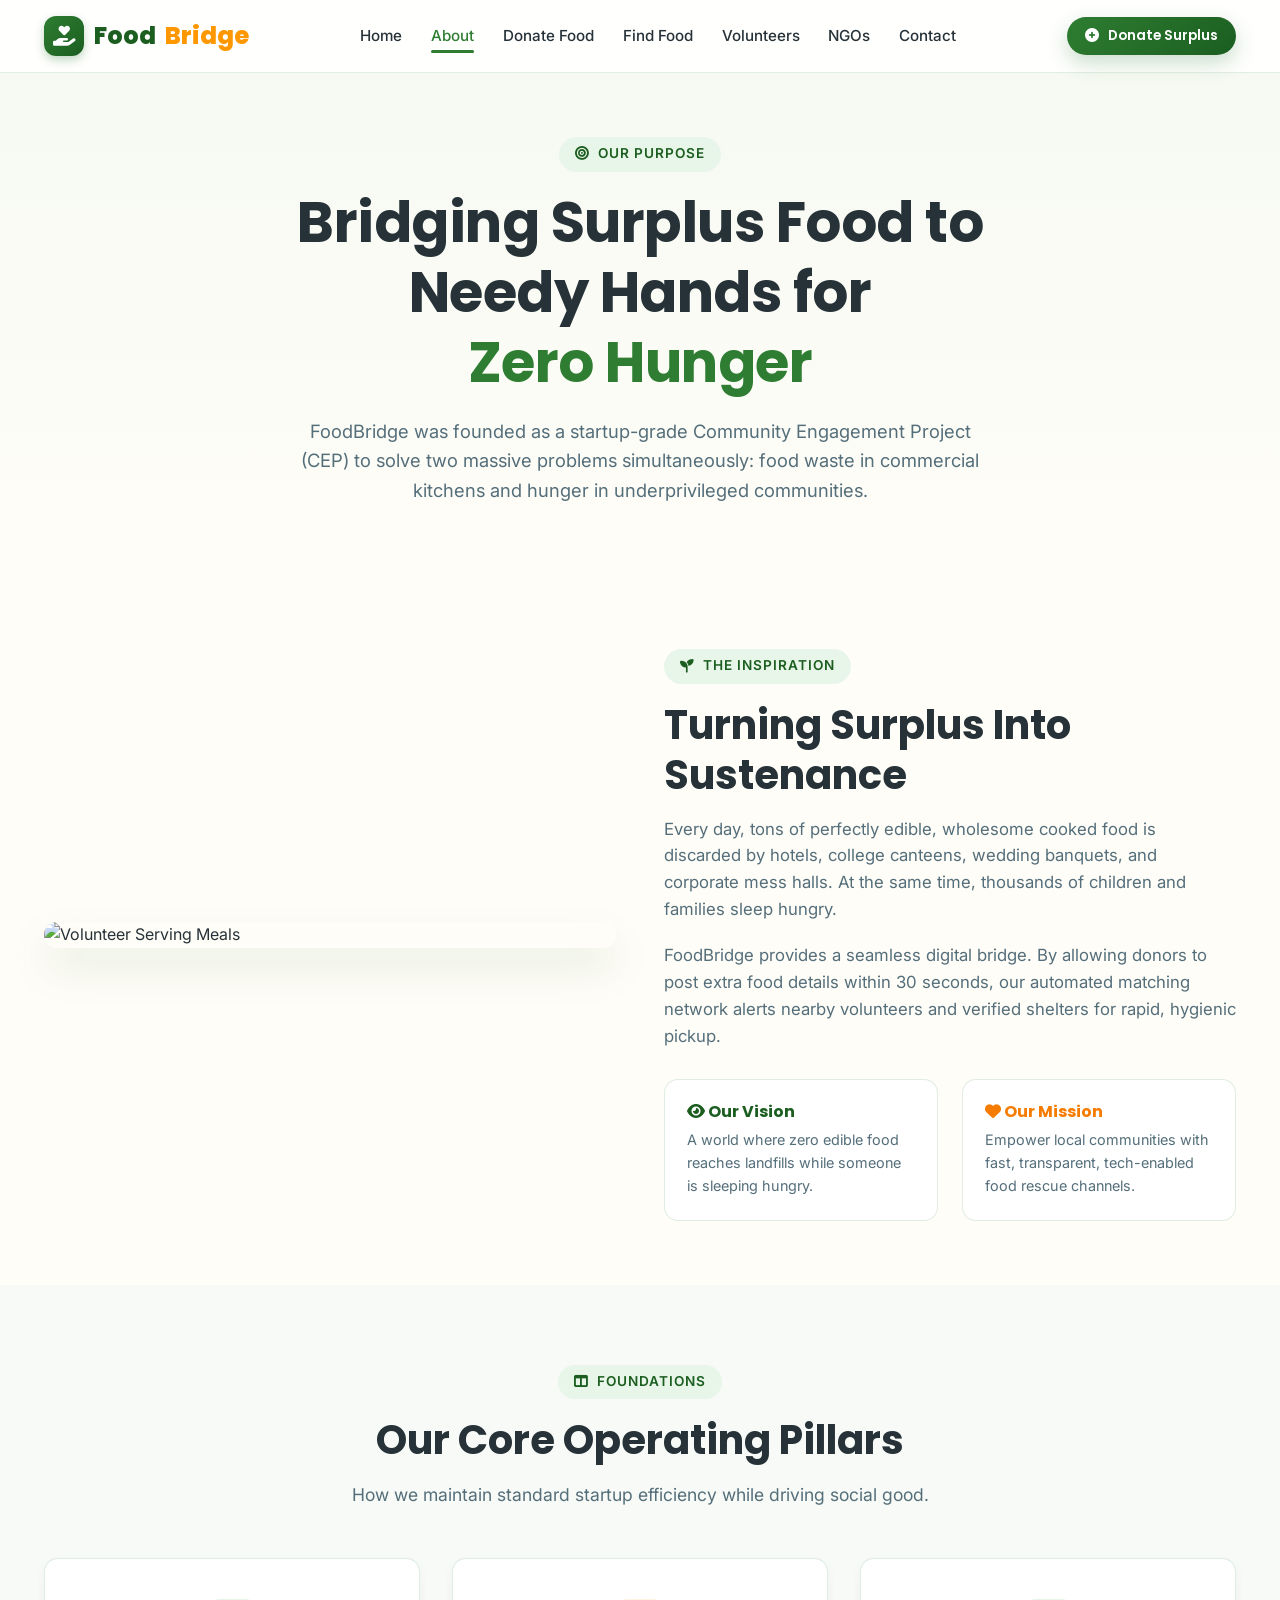
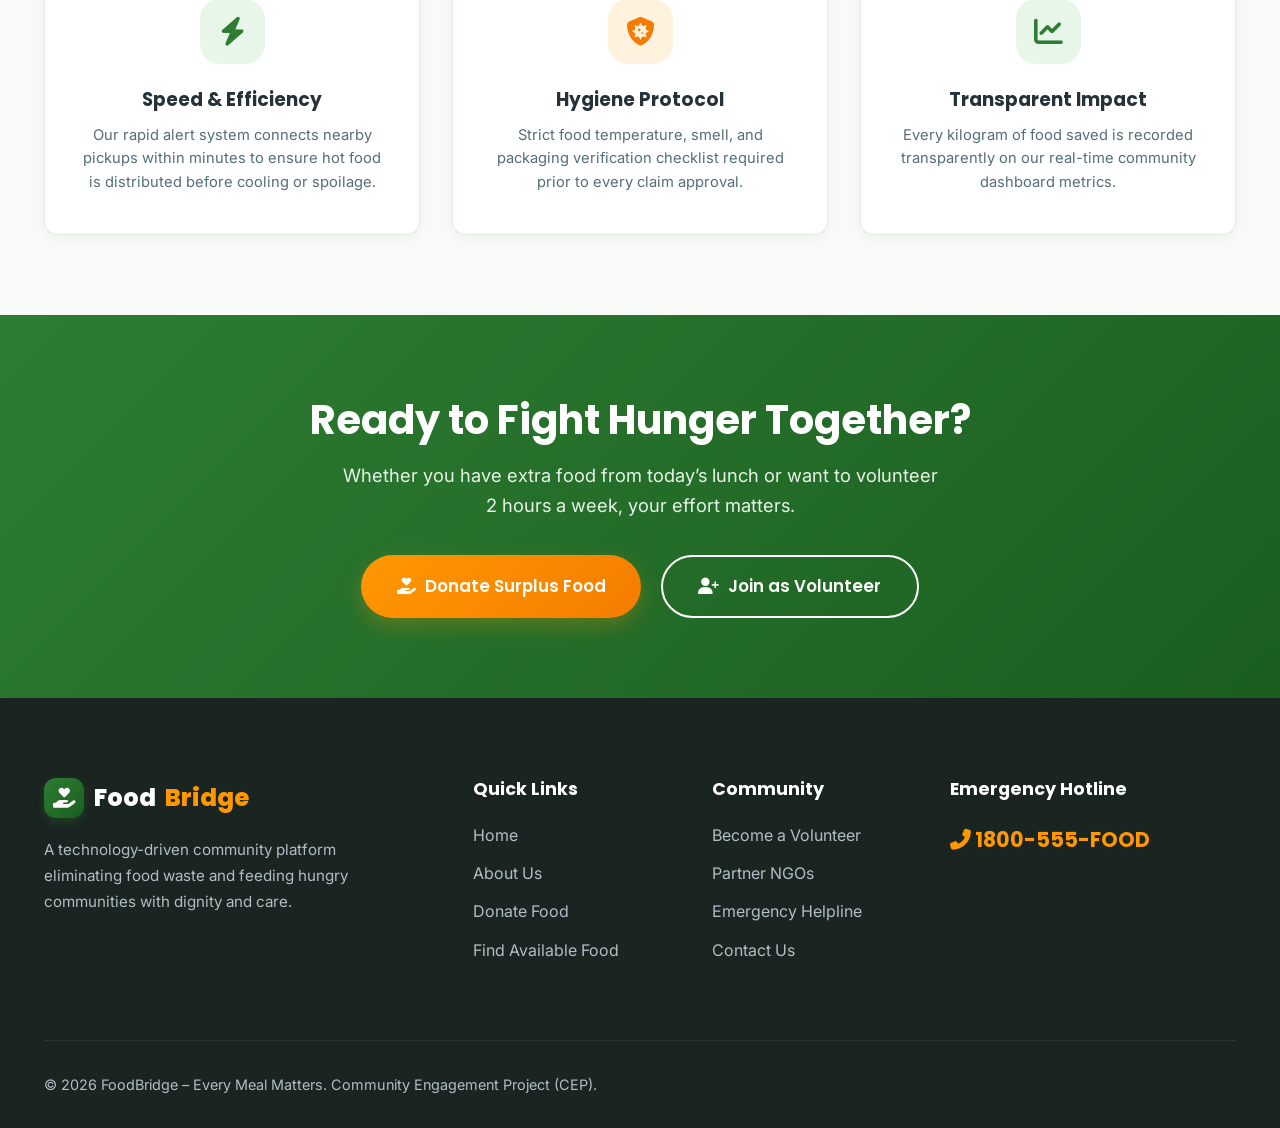
==== about.html @ dc54fd7d "Add files via upload" ====
<!DOCTYPE html>
<html lang="en">
<head>
  <meta charset="UTF-8">
  <meta name="viewport" content="width=device-width, initial-scale=1.0">
  <title>About FoodBridge – Our Mission & Impact</title>
  <meta name="description" content="Learn about FoodBridge, our story, core pillars, and how our Community Engagement Project is defeating food waste and hunger.">
  
  <link rel="preconnect" href="https://fonts.googleapis.com">
  <link rel="preconnect" href="https://fonts.gstatic.com" crossorigin>
  <link href="https://fonts.googleapis.com/css2?family=Inter:wght@400;500;600;700&family=Poppins:wght@600;700;800&display=swap" rel="stylesheet">
  <link rel="stylesheet" href="https://cdnjs.cloudflare.com/ajax/libs/font-awesome/6.4.0/css/all.min.css">
  <link rel="stylesheet" href="style.css">
</head>
<body>

  <!-- NAVBAR -->
  <header class="navbar">
    <div class="container">
      <a href="index.html" class="logo">
        <div class="logo-icon"><i class="fas fa-hand-holding-heart"></i></div>
        Food<span>Bridge</span>
      </a>

      <nav class="nav-links" id="navLinks">
        <a href="index.html" class="nav-link">Home</a>
        <a href="about.html" class="nav-link active">About</a>
        <a href="donate.html" class="nav-link">Donate Food</a>
        <a href="findfood.html" class="nav-link">Find Food</a>
        <a href="volunteer.html" class="nav-link">Volunteers</a>
        <a href="ngo.html" class="nav-link">NGOs</a>
        <a href="contact.html" class="nav-link">Contact</a>
      </nav>

      <div class="nav-actions">
        <a href="donate.html" class="btn btn-primary btn-sm">
          <i class="fas fa-plus-circle"></i> Donate Surplus
        </a>
        <button class="mobile-toggle" id="mobileToggle" aria-label="Toggle Menu">
          <i class="fas fa-bars"></i>
        </button>
      </div>
    </div>
  </header>

  <!-- ABOUT PAGE HERO -->
  <section class="hero" style="padding: 4rem 0 3rem 0; background: linear-gradient(180deg, rgba(232, 245, 233, 0.4) 0%, rgba(255, 253, 248, 1) 100%);">
    <div class="container text-center">
      <span class="section-tag"><i class="fas fa-bullseye"></i> Our Purpose</span>
      <h1 class="hero-title" style="max-width: 800px; margin: 0 auto 1.2rem auto;">
        Bridging Surplus Food to Needy Hands for <span class="highlight-text">Zero Hunger</span>
      </h1>
      <p class="hero-description" style="max-width: 680px; margin: 0 auto 2rem auto;">
        FoodBridge was founded as a startup-grade Community Engagement Project (CEP) to solve two massive problems simultaneously: food waste in commercial kitchens and hunger in underprivileged communities.
      </p>
    </div>
  </section>

  <!-- MISSION & VISION SECTION -->
  <section style="padding: 4rem 0;">
    <div class="container">
      <div class="hero-grid">
        <div>
          <img src="https://images.unsplash.com/photo-1593113598332-cd288d649433?auto=format&fit=crop&w=700&q=80" alt="Volunteer Serving Meals" style="border-radius: var(--radius-lg); box-shadow: var(--shadow-lg);" />
        </div>
        <div>
          <span class="section-tag"><i class="fas fa-seedling"></i> The Inspiration</span>
          <h2 class="section-title">Turning Surplus Into Sustenance</h2>
          <p style="color: var(--text-muted); margin-bottom: 1.2rem; font-size: 1.05rem;">
            Every day, tons of perfectly edible, wholesome cooked food is discarded by hotels, college canteens, wedding banquets, and corporate mess halls. At the same time, thousands of children and families sleep hungry.
          </p>
          <p style="color: var(--text-muted); margin-bottom: 1.8rem; font-size: 1.05rem;">
            FoodBridge provides a seamless digital bridge. By allowing donors to post extra food details within 30 seconds, our automated matching network alerts nearby volunteers and verified shelters for rapid, hygienic pickup.
          </p>

          <div style="display: grid; grid-template-columns: 1fr 1fr; gap: 1.5rem;">
            <div style="background: var(--surface-white); padding: 1.4rem; border-radius: var(--radius-md); border: 1px solid var(--border-color);">
              <h4 style="color: var(--primary-dark); margin-bottom: 0.4rem;"><i class="fas fa-eye"></i> Our Vision</h4>
              <p style="font-size: 0.9rem; color: var(--text-muted);">A world where zero edible food reaches landfills while someone is sleeping hungry.</p>
            </div>
            <div style="background: var(--surface-white); padding: 1.4rem; border-radius: var(--radius-md); border: 1px solid var(--border-color);">
              <h4 style="color: var(--secondary-dark); margin-bottom: 0.4rem;"><i class="fas fa-heart"></i> Our Mission</h4>
              <p style="font-size: 0.9rem; color: var(--text-muted);">Empower local communities with fast, transparent, tech-enabled food rescue channels.</p>
            </div>
          </div>
        </div>
      </div>
    </div>
  </section>

  <!-- 4 CORE PILLARS -->
  <section style="padding: 5rem 0; background: #F7FAF6;">
    <div class="container">
      <div class="text-center">
        <span class="section-tag"><i class="fas fa-columns"></i> Foundations</span>
        <h2 class="section-title">Our Core Operating Pillars</h2>
        <p class="section-subtitle">How we maintain standard startup efficiency while driving social good.</p>
      </div>

      <div class="grid-3">
        <div class="info-card">
          <div class="info-icon"><i class="fas fa-bolt"></i></div>
          <h3 style="margin-bottom: 0.8rem;">Speed &amp; Efficiency</h3>
          <p style="color: var(--text-muted); font-size: 0.92rem;">Our rapid alert system connects nearby pickups within minutes to ensure hot food is distributed before cooling or spoilage.</p>
        </div>

        <div class="info-card">
          <div class="info-icon" style="background: var(--secondary-light); color: var(--secondary-dark);"><i class="fas fa-shield-virus"></i></div>
          <h3 style="margin-bottom: 0.8rem;">Hygiene Protocol</h3>
          <p style="color: var(--text-muted); font-size: 0.92rem;">Strict food temperature, smell, and packaging verification checklist required prior to every claim approval.</p>
        </div>

        <div class="info-card">
          <div class="info-icon"><i class="fas fa-chart-line"></i></div>
          <h3 style="margin-bottom: 0.8rem;">Transparent Impact</h3>
          <p style="color: var(--text-muted); font-size: 0.92rem;">Every kilogram of food saved is recorded transparently on our real-time community dashboard metrics.</p>
        </div>
      </div>
    </div>
  </section>

  <!-- CTA BANNER -->
  <section style="padding: 5rem 0; background: linear-gradient(135deg, var(--primary) 0%, var(--primary-dark) 100%); color: white;">
    <div class="container text-center">
      <h2 style="font-size: 2.5rem; color: white; margin-bottom: 1rem;">Ready to Fight Hunger Together?</h2>
      <p style="font-size: 1.15rem; color: #E8F5E9; max-width: 600px; margin: 0 auto 2.2rem auto;">
        Whether you have extra food from today’s lunch or want to volunteer 2 hours a week, your effort matters.
      </p>
      <div style="display: flex; gap: 1.2rem; justify-content: center; flex-wrap: wrap;">
        <a href="donate.html" class="btn btn-secondary btn-lg"><i class="fas fa-hand-holding-heart"></i> Donate Surplus Food</a>
        <a href="volunteer.html" class="btn btn-outline btn-lg" style="color: white; border-color: white;"><i class="fas fa-user-plus"></i> Join as Volunteer</a>
      </div>
    </div>
  </section>

  <!-- FOOTER -->
  <footer class="footer">
    <div class="container">
      <div class="footer-grid">
        <div class="footer-brand">
          <a href="index.html" class="logo" style="color: white;">
            <div class="logo-icon"><i class="fas fa-hand-holding-heart"></i></div>
            Food<span style="color: var(--secondary);">Bridge</span>
          </a>
          <p class="footer-desc">
            A technology-driven community platform eliminating food waste and feeding hungry communities with dignity and care.
          </p>
        </div>

        <div>
          <h4 class="footer-title">Quick Links</h4>
          <ul class="footer-links">
            <li><a href="index.html">Home</a></li>
            <li><a href="about.html">About Us</a></li>
            <li><a href="donate.html">Donate Food</a></li>
            <li><a href="findfood.html">Find Available Food</a></li>
          </ul>
        </div>

        <div>
          <h4 class="footer-title">Community</h4>
          <ul class="footer-links">
            <li><a href="volunteer.html">Become a Volunteer</a></li>
            <li><a href="ngo.html">Partner NGOs</a></li>
            <li><a href="contact.html">Emergency Helpline</a></li>
            <li><a href="contact.html">Contact Us</a></li>
          </ul>
        </div>

        <div>
          <h4 class="footer-title">Emergency Hotline</h4>
          <a href="tel:1800555FOOD" style="font-family: 'Poppins', sans-serif; font-size: 1.3rem; font-weight: 700; color: var(--secondary);">
            <i class="fas fa-phone-alt"></i> 1800-555-FOOD
          </a>
        </div>
      </div>

      <div class="footer-bottom">
        <p>&copy; 2026 FoodBridge – Every Meal Matters. Community Engagement Project (CEP).</p>
      </div>
    </div>
  </footer>

  <button class="back-to-top" id="backToTop" aria-label="Back to Top"><i class="fas fa-arrow-up"></i></button>
  <script type="module" src="script.js"></script>
</body>
</html>
---- style.css ----
/* ==========================================================================
   FoodBridge - Every Meal Matters
   Comprehensive Modern Design System & Stylesheet
   ========================================================================== */

/* --------------------------------------------------------------------------
   1. CSS VARIABLES & DESIGN TOKENS
   -------------------------------------------------------------------------- */
:root {
  /* Brand Palette */
  --primary: #2E7D32;           /* Forest Emerald Green */
  --primary-dark: #1B5E20;      /* Deep Emerald */
  --primary-light: #4CAF50;     /* Vibrant Leaf Green */
  --primary-subtle: #E8F5E9;    /* Soft Mint Tint */
  
  --secondary: #FF9800;         /* Warm Amber Orange */
  --secondary-dark: #F57C00;    /* Deep Amber */
  --secondary-light: #FFF3E0;   /* Light Peach Tint */
  
  --accent-teal: #00897B;       /* Fresh Teal Accent */
  
  /* Neutrals & Surfaces */
  --bg-main: #FFFDF8;           /* Warm Cream White */
  --surface-white: #FFFFFF;
  --surface-card: #FFFFFF;
  --surface-glass: rgba(255, 255, 255, 0.85);
  --surface-dark: #1E293B;
  
  /* Typography Colors */
  --text-main: #263238;         /* Deep Slate */
  --text-muted: #546E7A;        /* Slate Gray */
  --text-light: #90A4AE;        /* Muted Light Gray */
  --text-white: #FFFFFF;
  
  /* UI Element Borders & Shadows */
  --border-color: rgba(46, 125, 50, 0.14);
  --border-light: #E0E6ED;
  --shadow-sm: 0 4px 12px rgba(38, 50, 56, 0.04);
  --shadow-md: 0 10px 25px rgba(38, 50, 56, 0.08);
  --shadow-lg: 0 20px 40px rgba(46, 125, 50, 0.12);
  --shadow-glow: 0 0 25px rgba(76, 175, 80, 0.25);
  
  /* Layout Dimensions & Radius */
  --radius-sm: 8px;
  --radius-md: 14px;
  --radius-lg: 24px;
  --radius-pill: 999px;
  --max-width: 1240px;
  
  /* Transitions & Animation */
  --transition-fast: 0.2s cubic-bezier(0.4, 0, 0.2, 1);
  --transition-normal: 0.35s cubic-bezier(0.4, 0, 0.2, 1);
  --transition-bounce: 0.5s cubic-bezier(0.68, -0.55, 0.265, 1.55);
}

/* --------------------------------------------------------------------------
   2. GLOBAL RESET & BASE STYLES
   -------------------------------------------------------------------------- */
* {
  margin: 0;
  padding: 0;
  box-sizing: border-box;
}

html {
  scroll-behavior: smooth;
  font-size: 16px;
}

body {
  font-family: 'Inter', system-ui, -apple-system, sans-serif;
  background-color: var(--bg-main);
  color: var(--text-main);
  line-height: 1.6;
  overflow-x: hidden;
  -webkit-font-smoothing: antialiased;
}

h1, h2, h3, h4, h5, h6 {
  font-family: 'Poppins', sans-serif;
  font-weight: 700;
  line-height: 1.25;
  color: var(--text-main);
}

a {
  text-decoration: none;
  color: inherit;
  transition: var(--transition-fast);
}

img {
  max-width: 100%;
  height: auto;
  display: block;
}

ul {
  list-style: none;
}

.container {
  width: 100%;
  max-width: var(--max-width);
  margin: 0 auto;
  padding: 0 1.5rem;
}

/* --------------------------------------------------------------------------
   3. TYPOGRAPHY & UTILITIES
   -------------------------------------------------------------------------- */
.text-center { text-align: center; }
.text-left { text-align: left; }
.text-right { text-align: right; }

.section-tag {
  display: inline-flex;
  align-items: center;
  gap: 0.5rem;
  padding: 0.4rem 1rem;
  background-color: var(--primary-subtle);
  color: var(--primary-dark);
  font-size: 0.85rem;
  font-weight: 600;
  border-radius: var(--radius-pill);
  text-transform: uppercase;
  letter-spacing: 1px;
  margin-bottom: 1rem;
}

.section-title {
  font-size: 2.5rem;
  margin-bottom: 1rem;
  color: var(--text-main);
  position: relative;
}

.section-subtitle {
  font-size: 1.1rem;
  color: var(--text-muted);
  max-width: 650px;
  margin: 0 auto 3rem auto;
}

.highlight-text {
  color: var(--primary);
  position: relative;
  display: inline-block;
}

.highlight-orange {
  color: var(--secondary);
}

/* --------------------------------------------------------------------------
   4. NAVIGATION BAR (STICKY & GLASSMORPHISM)
   -------------------------------------------------------------------------- */
.navbar {
  position: sticky;
  top: 0;
  z-index: 1000;
  background: var(--surface-glass);
  backdrop-filter: blur(12px);
  -webkit-backdrop-filter: blur(12px);
  border-bottom: 1px solid var(--border-color);
  padding: 1rem 0;
  transition: var(--transition-normal);
}

.navbar .container {
  display: flex;
  align-items: center;
  justify-content: space-between;
}

.logo {
  display: flex;
  align-items: center;
  gap: 0.6rem;
  font-family: 'Poppins', sans-serif;
  font-weight: 800;
  font-size: 1.5rem;
  color: var(--primary-dark);
}

.logo-icon {
  width: 40px;
  height: 40px;
  background: linear-gradient(135deg, var(--primary) 0%, var(--primary-dark) 100%);
  color: white;
  border-radius: 12px;
  display: flex;
  align-items: center;
  justify-content: center;
  font-size: 1.25rem;
  box-shadow: 0 4px 10px rgba(46, 125, 50, 0.3);
}

.logo span {
  color: var(--secondary);
}

.nav-links {
  display: flex;
  align-items: center;
  gap: 1.8rem;
}

.nav-link {
  font-size: 0.95rem;
  font-weight: 500;
  color: var(--text-main);
  position: relative;
  padding: 0.3rem 0;
}

.nav-link:hover,
.nav-link.active {
  color: var(--primary);
}

.nav-link::after {
  content: '';
  position: absolute;
  bottom: 0;
  left: 0;
  width: 0%;
  height: 2.5px;
  background-color: var(--primary);
  border-radius: 2px;
  transition: var(--transition-fast);
}

.nav-link:hover::after,
.nav-link.active::after {
  width: 100%;
}

.nav-actions {
  display: flex;
  align-items: center;
  gap: 1rem;
}

.mobile-toggle {
  display: none;
  background: none;
  border: none;
  font-size: 1.5rem;
  color: var(--text-main);
  cursor: pointer;
  padding: 0.5rem;
}

/* --------------------------------------------------------------------------
   5. BUTTONS & INTERACTIVE ELEMENTS
   -------------------------------------------------------------------------- */
.btn {
  display: inline-flex;
  align-items: center;
  justify-content: center;
  gap: 0.6rem;
  padding: 0.75rem 1.6rem;
  font-family: 'Poppins', sans-serif;
  font-size: 0.95rem;
  font-weight: 600;
  border-radius: var(--radius-pill);
  cursor: pointer;
  border: none;
  outline: none;
  transition: var(--transition-normal);
  white-space: nowrap;
}

.btn-primary {
  background: linear-gradient(135deg, var(--primary) 0%, var(--primary-dark) 100%);
  color: var(--text-white);
  box-shadow: 0 8px 20px rgba(46, 125, 50, 0.25);
}

.btn-primary:hover {
  transform: translateY(-3px);
  box-shadow: 0 12px 25px rgba(46, 125, 50, 0.35);
}

.btn-secondary {
  background: linear-gradient(135deg, var(--secondary) 0%, var(--secondary-dark) 100%);
  color: var(--text-white);
  box-shadow: 0 8px 20px rgba(255, 152, 0, 0.25);
}

.btn-secondary:hover {
  transform: translateY(-3px);
  box-shadow: 0 12px 25px rgba(255, 152, 0, 0.35);
}

.btn-outline {
  background: transparent;
  color: var(--primary-dark);
  border: 2px solid var(--primary);
}

.btn-outline:hover {
  background: var(--primary-subtle);
  transform: translateY(-3px);
}

.btn-sm {
  padding: 0.5rem 1.1rem;
  font-size: 0.85rem;
}

.btn-lg {
  padding: 1rem 2.2rem;
  font-size: 1.05rem;
}

/* --------------------------------------------------------------------------
   6. HERO SECTION
   -------------------------------------------------------------------------- */
.hero {
  position: relative;
  padding: 4rem 0 5rem 0;
  overflow: hidden;
  background: radial-gradient(circle at 90% 10%, rgba(255, 224, 178, 0.4) 0%, rgba(255, 253, 248, 0) 50%);
}

.hero-grid {
  display: grid;
  grid-template-columns: 1fr 1fr;
  gap: 3rem;
  align-items: center;
}

.hero-badge {
  display: inline-flex;
  align-items: center;
  gap: 0.5rem;
  padding: 0.5rem 1.2rem;
  background: var(--surface-white);
  border: 1px solid var(--border-color);
  border-radius: var(--radius-pill);
  font-size: 0.88rem;
  font-weight: 600;
  color: var(--primary-dark);
  box-shadow: var(--shadow-sm);
  margin-bottom: 1.5rem;
}

.pulse-dot {
  width: 10px;
  height: 10px;
  background-color: var(--accent-teal);
  border-radius: 50%;
  box-shadow: 0 0 0 rgba(0, 137, 123, 0.4);
  animation: pulse 2s infinite;
}

@keyframes pulse {
  0% { box-shadow: 0 0 0 0 rgba(0, 137, 123, 0.7); }
  70% { box-shadow: 0 0 0 10px rgba(0, 137, 123, 0); }
  100% { box-shadow: 0 0 0 0 rgba(0, 137, 123, 0); }
}

.hero-title {
  font-size: 3.5rem;
  letter-spacing: -0.5px;
  margin-bottom: 1.2rem;
  color: var(--text-main);
}

.hero-description {
  font-size: 1.15rem;
  color: var(--text-muted);
  margin-bottom: 2.2rem;
  max-width: 540px;
}

.hero-ctas {
  display: flex;
  align-items: center;
  gap: 1.2rem;
  flex-wrap: wrap;
  margin-bottom: 2.5rem;
}

.hero-trust {
  display: flex;
  align-items: center;
  gap: 1.2rem;
  padding-top: 1.5rem;
  border-top: 1px solid rgba(0,0,0,0.06);
}

.avatar-group {
  display: flex;
}

.avatar-group img {
  width: 40px;
  height: 40px;
  border-radius: 50%;
  border: 2px solid white;
  margin-left: -12px;
  object-fit: cover;
}

.avatar-group img:first-child {
  margin-left: 0;
}

.hero-trust-text {
  font-size: 0.9rem;
  color: var(--text-muted);
}

.hero-trust-text strong {
  color: var(--text-main);
}

.hero-image-wrapper {
  position: relative;
}

.hero-image-card {
  position: relative;
  border-radius: var(--radius-lg);
  overflow: hidden;
  box-shadow: var(--shadow-lg);
}

.hero-image-card img {
  width: 100%;
  height: 480px;
  object-fit: cover;
  transition: transform 0.5s ease;
}

.hero-image-card:hover img {
  transform: scale(1.03);
}

.floating-impact-card {
  position: absolute;
  bottom: 2rem;
  left: -2rem;
  background: var(--surface-glass);
  backdrop-filter: blur(16px);
  -webkit-backdrop-filter: blur(16px);
  padding: 1.2rem 1.6rem;
  border-radius: var(--radius-md);
  border: 1px solid rgba(255, 255, 255, 0.8);
  box-shadow: var(--shadow-md);
  display: flex;
  align-items: center;
  gap: 1rem;
  animation: float 4s ease-in-out infinite;
}

@keyframes float {
  0%, 100% { transform: translateY(0); }
  50% { transform: translateY(-10px); }
}

.floating-icon {
  width: 46px;
  height: 46px;
  background: var(--secondary-light);
  color: var(--secondary-dark);
  border-radius: 12px;
  display: flex;
  align-items: center;
  justify-content: center;
  font-size: 1.4rem;
}

/* --------------------------------------------------------------------------
   7. STATS & IMPACT DASHBOARD
   -------------------------------------------------------------------------- */
.stats-section {
  padding: 4rem 0;
  background-color: var(--surface-white);
  border-y: 1px solid var(--border-color);
}

.stats-grid {
  display: grid;
  grid-template-columns: repeat(5, 1fr);
  gap: 1.5rem;
}

.stat-card {
  background: var(--bg-main);
  padding: 2rem 1.2rem;
  border-radius: var(--radius-md);
  text-align: center;
  border: 1px solid var(--border-color);
  transition: var(--transition-normal);
}

.stat-card:hover {
  transform: translateY(-5px);
  box-shadow: var(--shadow-md);
  border-color: var(--primary);
}

.stat-number {
  font-family: 'Poppins', sans-serif;
  font-size: 2.4rem;
  font-weight: 800;
  color: var(--primary);
  margin-bottom: 0.3rem;
  display: flex;
  align-items: center;
  justify-content: center;
}

.stat-label {
  font-size: 0.92rem;
  font-weight: 600;
  color: var(--text-muted);
}

/* --------------------------------------------------------------------------
   8. HOW IT WORKS (HORIZONTAL TIMELINE)
   -------------------------------------------------------------------------- */
.how-it-works {
  padding: 6rem 0;
}

.timeline-grid {
  display: grid;
  grid-template-columns: repeat(4, 1fr);
  gap: 2rem;
  position: relative;
}

.timeline-grid::before {
  content: '';
  position: absolute;
  top: 45px;
  left: 10%;
  right: 10%;
  height: 3px;
  background: linear-gradient(90deg, var(--primary-light) 0%, var(--secondary) 100%);
  z-index: 1;
}

.timeline-step {
  position: relative;
  z-index: 2;
  background: var(--surface-white);
  padding: 2rem 1.5rem;
  border-radius: var(--radius-md);
  border: 1px solid var(--border-color);
  box-shadow: var(--shadow-sm);
  transition: var(--transition-normal);
  text-align: center;
}

.timeline-step:hover {
  transform: translateY(-8px);
  box-shadow: var(--shadow-md);
}

.step-number {
  width: 55px;
  height: 55px;
  background: linear-gradient(135deg, var(--primary) 0%, var(--primary-dark) 100%);
  color: white;
  font-family: 'Poppins', sans-serif;
  font-weight: 700;
  font-size: 1.4rem;
  border-radius: 50%;
  display: flex;
  align-items: center;
  justify-content: center;
  margin: 0 auto 1.5rem auto;
  box-shadow: 0 6px 15px rgba(46, 125, 50, 0.3);
}

.step-title {
  font-size: 1.15rem;
  margin-bottom: 0.8rem;
}

.step-desc {
  font-size: 0.92rem;
  color: var(--text-muted);
}

/* --------------------------------------------------------------------------
   9. FEATURED DONATION CARDS (LIVE BOARD)
   -------------------------------------------------------------------------- */
.donations-section {
  padding: 5rem 0;
  background-color: #F7FAF6;
}

.cards-grid {
  display: grid;
  grid-template-columns: repeat(auto-fill, minmax(320px, 1fr));
  gap: 2rem;
}

.food-card {
  background: var(--surface-white);
  border-radius: var(--radius-md);
  overflow: hidden;
  border: 1px solid var(--border-light);
  box-shadow: var(--shadow-sm);
  transition: var(--transition-normal);
  display: flex;
  flex-direction: column;
}

.food-card:hover {
  transform: translateY(-6px);
  box-shadow: var(--shadow-md);
}

.food-card-img {
  position: relative;
  height: 200px;
  overflow: hidden;
}

.food-card-img img {
  width: 100%;
  height: 100%;
  object-fit: cover;
  transition: transform 0.4s ease;
}

.food-card:hover .food-card-img img {
  transform: scale(1.05);
}

.badge-diet {
  position: absolute;
  top: 1rem;
  left: 1rem;
  padding: 0.3rem 0.8rem;
  border-radius: var(--radius-pill);
  font-size: 0.78rem;
  font-weight: 700;
  text-transform: uppercase;
  color: white;
  box-shadow: 0 4px 10px rgba(0,0,0,0.15);
}

.badge-veg {
  background-color: #2E7D32;
}

.badge-nonveg {
  background-color: #D32F2F;
}

.badge-expiry {
  position: absolute;
  top: 1rem;
  right: 1rem;
  background: rgba(38, 50, 56, 0.85);
  backdrop-filter: blur(4px);
  color: white;
  padding: 0.3rem 0.8rem;
  border-radius: var(--radius-pill);
  font-size: 0.78rem;
  font-weight: 600;
}

.food-card-body {
  padding: 1.5rem;
  display: flex;
  flex-direction: column;
  flex-grow: 1;
}

.food-card-title {
  font-size: 1.25rem;
  margin-bottom: 0.5rem;
}

.food-meta {
  display: flex;
  flex-direction: column;
  gap: 0.4rem;
  margin-bottom: 1.2rem;
  font-size: 0.9rem;
  color: var(--text-muted);
}

.food-meta-item {
  display: flex;
  align-items: center;
  gap: 0.5rem;
}

.food-card-footer {
  margin-top: auto;
  padding-top: 1rem;
  border-top: 1px solid var(--border-light);
  display: flex;
  align-items: center;
  justify-content: space-between;
}

.donor-info {
  font-size: 0.85rem;
  color: var(--text-muted);
}

.donor-info strong {
  color: var(--text-main);
  display: block;
}

/* --------------------------------------------------------------------------
   10. MULTI-SECTION DONATION FORM & PREVIEW
   -------------------------------------------------------------------------- */
.donate-layout {
  display: grid;
  grid-template-columns: 1.4fr 1fr;
  gap: 3rem;
  padding: 4rem 0 6rem 0;
}

.form-card {
  background: var(--surface-white);
  border-radius: var(--radius-lg);
  padding: 2.5rem;
  border: 1px solid var(--border-color);
  box-shadow: var(--shadow-md);
}

.form-section-title {
  font-size: 1.25rem;
  margin-bottom: 1.5rem;
  padding-bottom: 0.5rem;
  border-bottom: 2px solid var(--primary-subtle);
  color: var(--primary-dark);
  display: flex;
  align-items: center;
  gap: 0.6rem;
}

.form-group {
  margin-bottom: 1.4rem;
}

.form-label {
  display: block;
  font-size: 0.9rem;
  font-weight: 600;
  margin-bottom: 0.5rem;
  color: var(--text-main);
}

.form-control {
  width: 100%;
  padding: 0.85rem 1.1rem;
  font-family: 'Inter', sans-serif;
  font-size: 0.95rem;
  border: 1px solid var(--border-light);
  border-radius: var(--radius-sm);
  background-color: #FAFAFA;
  transition: var(--transition-fast);
}

.form-control:focus {
  outline: none;
  border-color: var(--primary);
  background-color: var(--surface-white);
  box-shadow: 0 0 0 4px rgba(46, 125, 50, 0.1);
}

.form-row {
  display: grid;
  grid-template-columns: 1fr 1fr;
  gap: 1.2rem;
}

.pill-radios {
  display: flex;
  gap: 1rem;
}

.radio-pill {
  flex: 1;
  text-align: center;
}

.radio-pill input {
  display: none;
}

.radio-pill label {
  display: block;
  padding: 0.75rem;
  border: 1px solid var(--border-light);
  border-radius: var(--radius-sm);
  cursor: pointer;
  font-weight: 600;
  font-size: 0.9rem;
  transition: var(--transition-fast);
  background-color: #FAFAFA;
}

.radio-pill input:checked + label {
  background-color: var(--primary-subtle);
  border-color: var(--primary);
  color: var(--primary-dark);
}

.file-dropzone {
  border: 2px dashed var(--border-color);
  border-radius: var(--radius-md);
  padding: 2rem 1rem;
  text-align: center;
  background-color: #FAFDF9;
  cursor: pointer;
  transition: var(--transition-fast);
}

.file-dropzone:hover {
  background-color: var(--primary-subtle);
  border-color: var(--primary);
}

.preview-sidebar {
  position: sticky;
  top: 100px;
}

/* --------------------------------------------------------------------------
   11. VOLUNTEER & NGO DIRECTORY CARDS
   -------------------------------------------------------------------------- */
.grid-3 {
  display: grid;
  grid-template-columns: repeat(3, 1fr);
  gap: 2rem;
}

.info-card {
  background: var(--surface-white);
  padding: 2.5rem 2rem;
  border-radius: var(--radius-md);
  border: 1px solid var(--border-color);
  box-shadow: var(--shadow-sm);
  transition: var(--transition-normal);
  text-align: center;
}

.info-card:hover {
  transform: translateY(-6px);
  box-shadow: var(--shadow-md);
}

.info-icon {
  width: 65px;
  height: 65px;
  background: var(--primary-subtle);
  color: var(--primary);
  font-size: 1.8rem;
  border-radius: 20px;
  display: flex;
  align-items: center;
  justify-content: center;
  margin: 0 auto 1.5rem auto;
}

.ngo-card {
  background: var(--surface-white);
  border-radius: var(--radius-md);
  padding: 2rem;
  border: 1px solid var(--border-light);
  box-shadow: var(--shadow-sm);
  display: flex;
  flex-direction: column;
  transition: var(--transition-normal);
}

.ngo-card:hover {
  transform: translateY(-6px);
  box-shadow: var(--shadow-md);
  border-color: var(--primary);
}

.ngo-header {
  display: flex;
  align-items: center;
  gap: 1rem;
  margin-bottom: 1.2rem;
}

.ngo-avatar {
  width: 55px;
  height: 55px;
  border-radius: 14px;
  background-color: var(--secondary-light);
  color: var(--secondary-dark);
  display: flex;
  align-items: center;
  justify-content: center;
  font-size: 1.5rem;
  font-weight: 700;
}

/* --------------------------------------------------------------------------
   12. FAQ ACCORDION & FOOD SAFETY
   -------------------------------------------------------------------------- */
.faq-container {
  max-width: 800px;
  margin: 0 auto;
}

.faq-item {
  background: var(--surface-white);
  border: 1px solid var(--border-light);
  border-radius: var(--radius-md);
  margin-bottom: 1rem;
  overflow: hidden;
  transition: var(--transition-fast);
}

.faq-question {
  width: 100%;
  padding: 1.3rem 1.5rem;
  background: none;
  border: none;
  text-align: left;
  font-family: 'Poppins', sans-serif;
  font-size: 1.05rem;
  font-weight: 600;
  color: var(--text-main);
  display: flex;
  justify-content: space-between;
  align-items: center;
  cursor: pointer;
}

.faq-icon {
  font-size: 1.2rem;
  transition: transform 0.3s ease;
}

.faq-answer {
  max-height: 0;
  overflow: hidden;
  padding: 0 1.5rem;
  color: var(--text-muted);
  transition: max-height 0.35s ease, padding 0.35s ease;
}

.faq-item.active .faq-answer {
  max-height: 300px;
  padding: 0 1.5rem 1.5rem 1.5rem;
}

.faq-item.active .faq-icon {
  transform: rotate(180deg);
}

/* --------------------------------------------------------------------------
   13. MODALS & TOAST NOTIFICATIONS
   -------------------------------------------------------------------------- */
.modal-overlay {
  position: fixed;
  top: 0;
  left: 0;
  width: 100%;
  height: 100%;
  background: rgba(30, 41, 59, 0.6);
  backdrop-filter: blur(6px);
  z-index: 2000;
  display: flex;
  align-items: center;
  justify-content: center;
  opacity: 0;
  pointer-events: none;
  transition: opacity 0.3s ease;
}

.modal-overlay.active {
  opacity: 1;
  pointer-events: all;
}

.modal-box {
  background: var(--surface-white);
  width: 90%;
  max-width: 550px;
  border-radius: var(--radius-lg);
  padding: 2.5rem;
  box-shadow: 0 25px 50px rgba(0,0,0,0.25);
  transform: scale(0.9);
  transition: transform 0.3s cubic-bezier(0.175, 0.885, 0.32, 1.275);
  position: relative;
}

.modal-overlay.active .modal-box {
  transform: scale(1);
}

.modal-close {
  position: absolute;
  top: 1.2rem;
  right: 1.2rem;
  background: #F1F5F9;
  border: none;
  width: 36px;
  height: 36px;
  border-radius: 50%;
  font-size: 1.2rem;
  cursor: pointer;
  display: flex;
  align-items: center;
  justify-content: center;
}

.toast {
  position: fixed;
  bottom: 2rem;
  right: 2rem;
  background: var(--surface-dark);
  color: white;
  padding: 1rem 1.8rem;
  border-radius: var(--radius-md);
  box-shadow: var(--shadow-lg);
  z-index: 3000;
  display: flex;
  align-items: center;
  gap: 0.8rem;
  transform: translateY(100px);
  opacity: 0;
  transition: all 0.35s ease;
}

.toast.show {
  transform: translateY(0);
  opacity: 1;
}

/* --------------------------------------------------------------------------
   14. FOOTER
   -------------------------------------------------------------------------- */
.footer {
  background-color: #1A2421;
  color: #B0BEC5;
  padding: 5rem 0 2rem 0;
}

.footer-grid {
  display: grid;
  grid-template-columns: 2fr 1fr 1fr 1.5fr;
  gap: 3rem;
  margin-bottom: 4rem;
}

.footer-brand .logo {
  color: white;
  margin-bottom: 1.2rem;
}

.footer-desc {
  font-size: 0.95rem;
  line-height: 1.7;
  max-width: 320px;
}

.footer-title {
  color: white;
  font-size: 1.1rem;
  margin-bottom: 1.4rem;
}

.footer-links li {
  margin-bottom: 0.8rem;
}

.footer-links a:hover {
  color: var(--secondary);
  padding-left: 4px;
}

.footer-bottom {
  padding-top: 2rem;
  border-top: 1px solid rgba(255, 255, 255, 0.08);
  display: flex;
  align-items: center;
  justify-content: space-between;
  font-size: 0.9rem;
}

.back-to-top {
  position: fixed;
  bottom: 2rem;
  right: 2rem;
  width: 48px;
  height: 48px;
  background: var(--primary);
  color: white;
  border-radius: 50%;
  display: flex;
  align-items: center;
  justify-content: center;
  font-size: 1.2rem;
  box-shadow: var(--shadow-md);
  cursor: pointer;
  opacity: 0;
  pointer-events: none;
  transition: var(--transition-normal);
  z-index: 999;
}

.back-to-top.show {
  opacity: 1;
  pointer-events: all;
}

.back-to-top:hover {
  background: var(--primary-dark);
  transform: translateY(-3px);
}

/* --------------------------------------------------------------------------
   15. RESPONSIVE BREAKPOINTS
   -------------------------------------------------------------------------- */
@media (max-width: 1024px) {
  .hero-grid { grid-template-columns: 1fr; text-align: center; }
  .hero-description { margin: 0 auto 2rem auto; }
  .hero-ctas { justify-content: center; }
  .hero-trust { justify-content: center; }
  .hero-image-card img { height: 380px; }
  .stats-grid { grid-template-columns: repeat(3, 1fr); }
  .timeline-grid { grid-template-columns: repeat(2, 1fr); gap: 2rem; }
  .timeline-grid::before { display: none; }
  .donate-layout { grid-template-columns: 1fr; }
  .footer-grid { grid-template-columns: 1fr 1fr; }
}

@media (max-width: 768px) {
  .nav-links {
    position: fixed;
    top: 70px;
    left: -100%;
    width: 100%;
    height: calc(100vh - 70px);
    background: var(--surface-white);
    flex-direction: column;
    padding: 2.5rem;
    align-items: flex-start;
    gap: 1.8rem;
    transition: var(--transition-normal);
    box-shadow: var(--shadow-lg);
  }
  
  .nav-links.active {
    left: 0;
  }
  
  .mobile-toggle { display: block; }
  .section-title { font-size: 2rem; }
  .hero-title { font-size: 2.5rem; }
  .stats-grid { grid-template-columns: repeat(2, 1fr); }
  .grid-3 { grid-template-columns: 1fr; }
  .form-row { grid-template-columns: 1fr; }
  .footer-grid { grid-template-columns: 1fr; }
  .footer-bottom { flex-direction: column; gap: 1rem; text-align: center; }
}
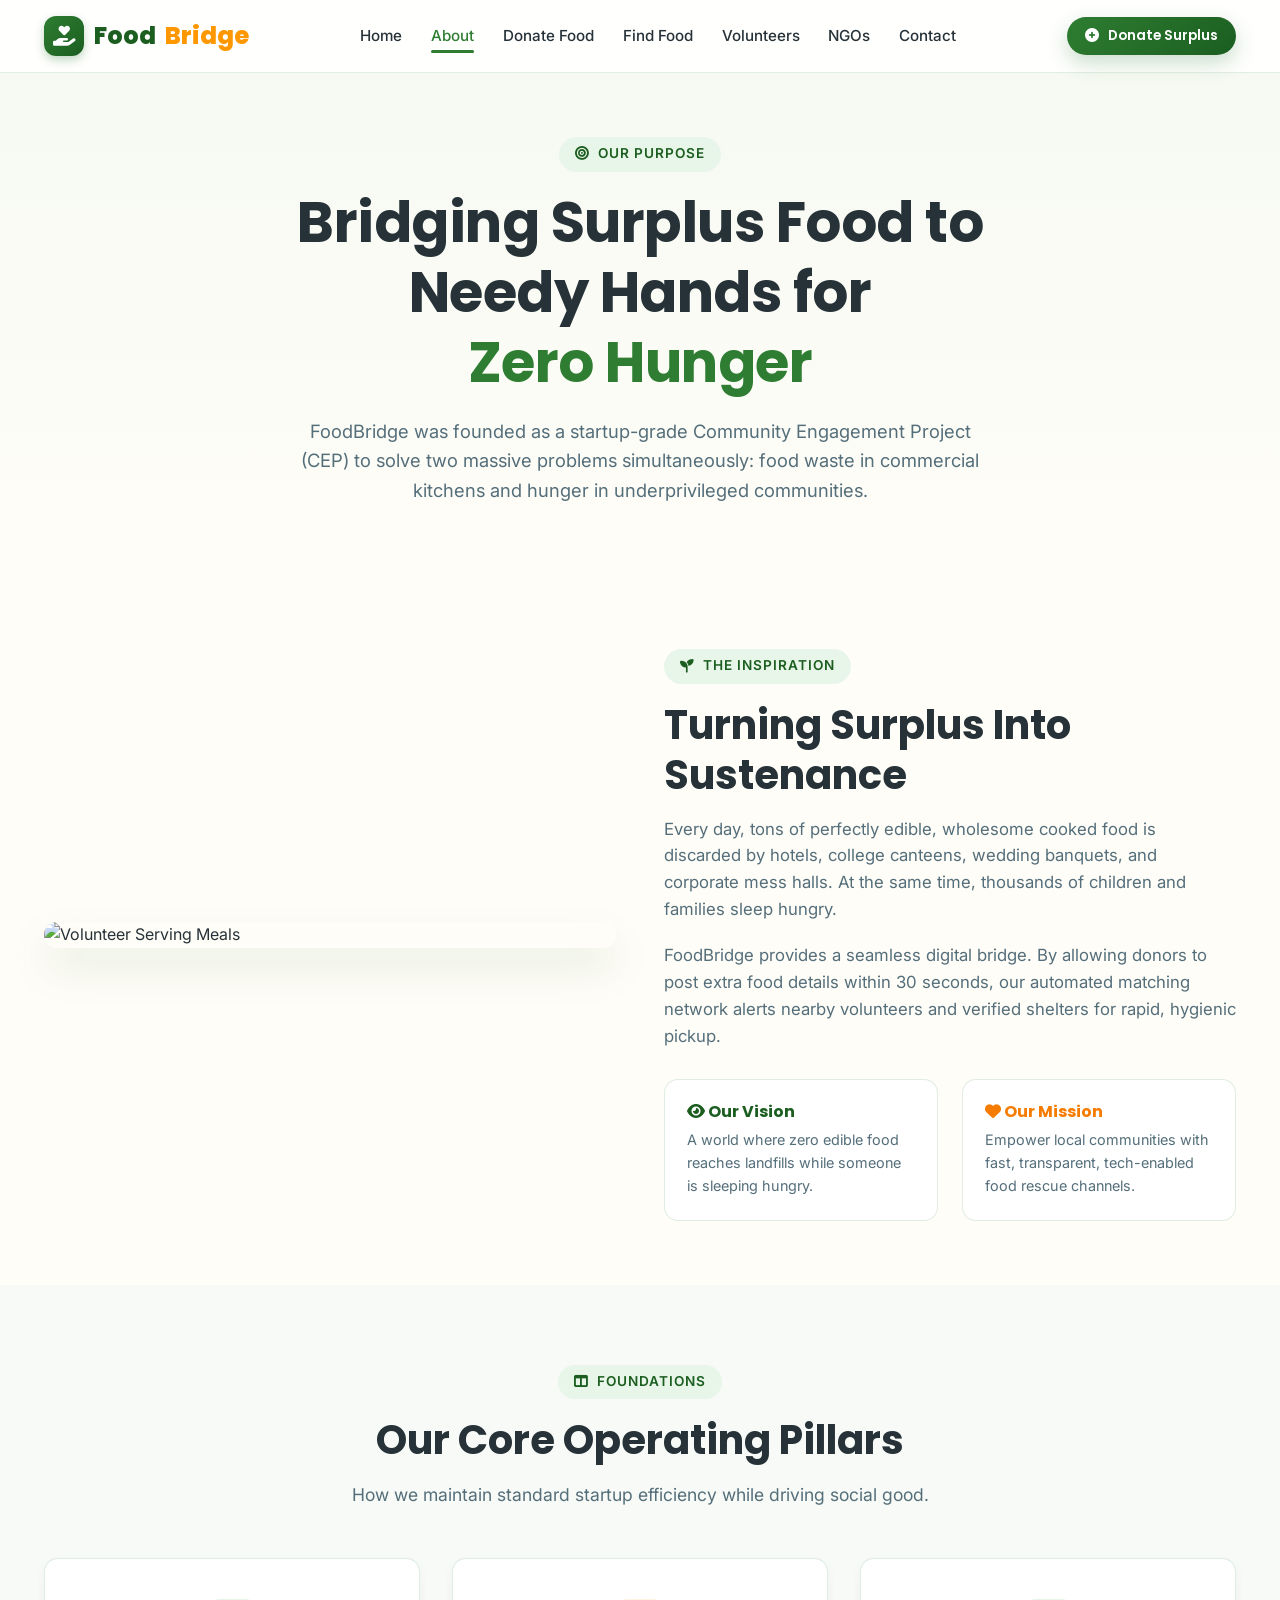
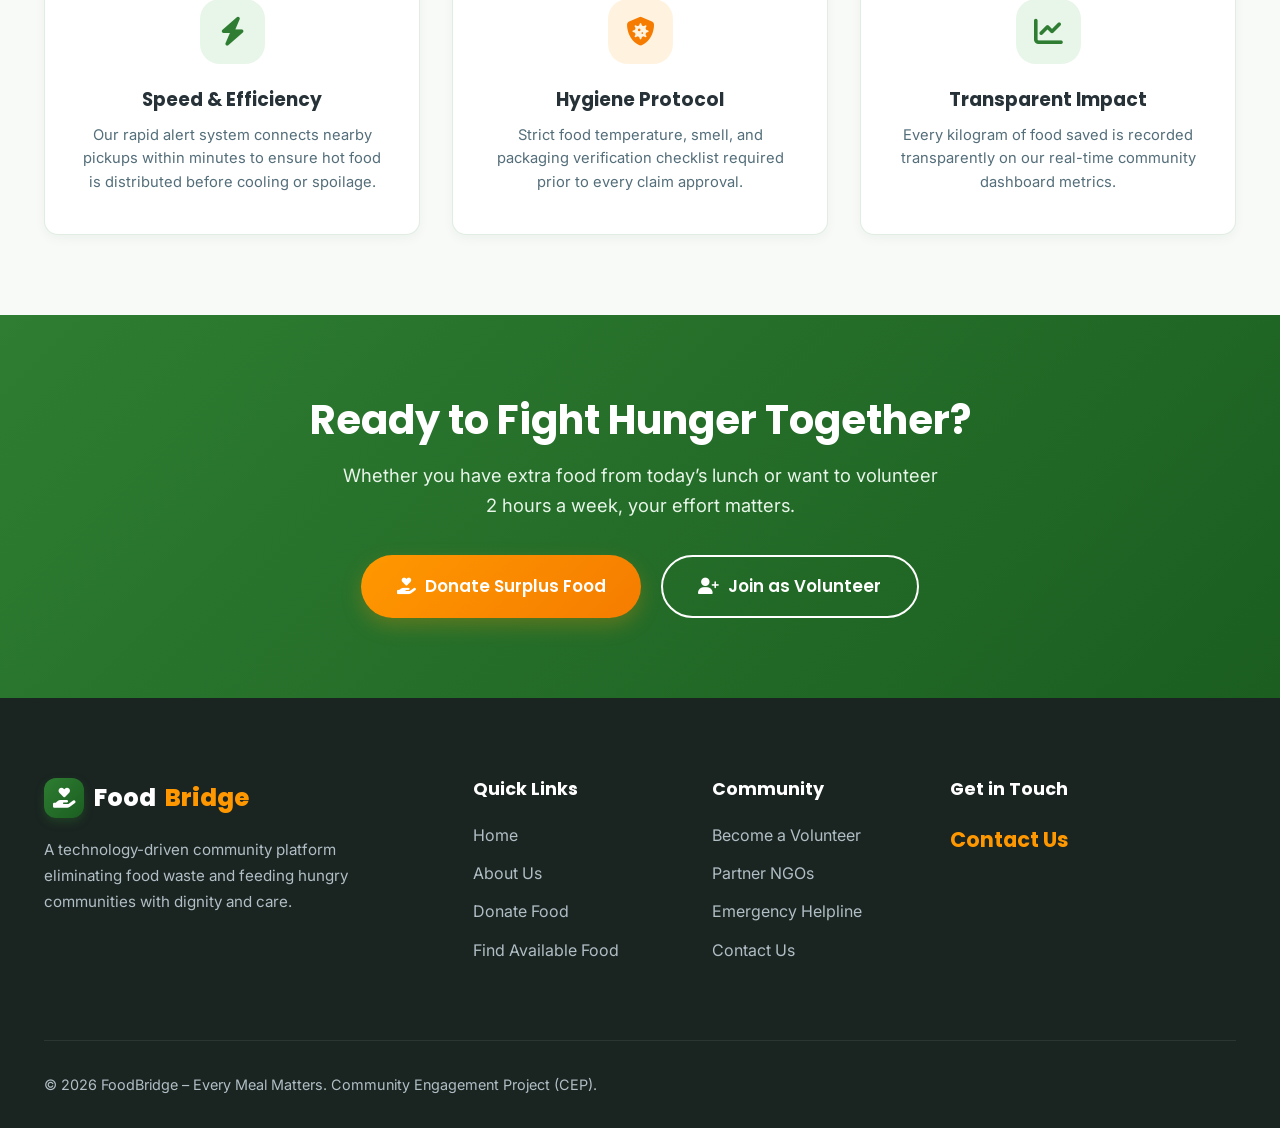
==== commit 270eb05a: "Update about.html" ====
--- a/about.html
+++ b/about.html
@@ -168,9 +168,9 @@
         </div>
 
         <div>
-          <h4 class="footer-title">Emergency Hotline</h4>
-          <a href="tel:1800555FOOD" style="font-family: 'Poppins', sans-serif; font-size: 1.3rem; font-weight: 700; color: var(--secondary);">
-            <i class="fas fa-phone-alt"></i> 1800-555-FOOD
+          <h4 class="footer-title">Get in Touch</h4>
+          <a href="contact.html" style="font-family: 'Poppins', sans-serif; font-size: 1.3rem; font-weight: 700; color: var(--secondary);">
+            Contact Us
           </a>
         </div>
       </div>
